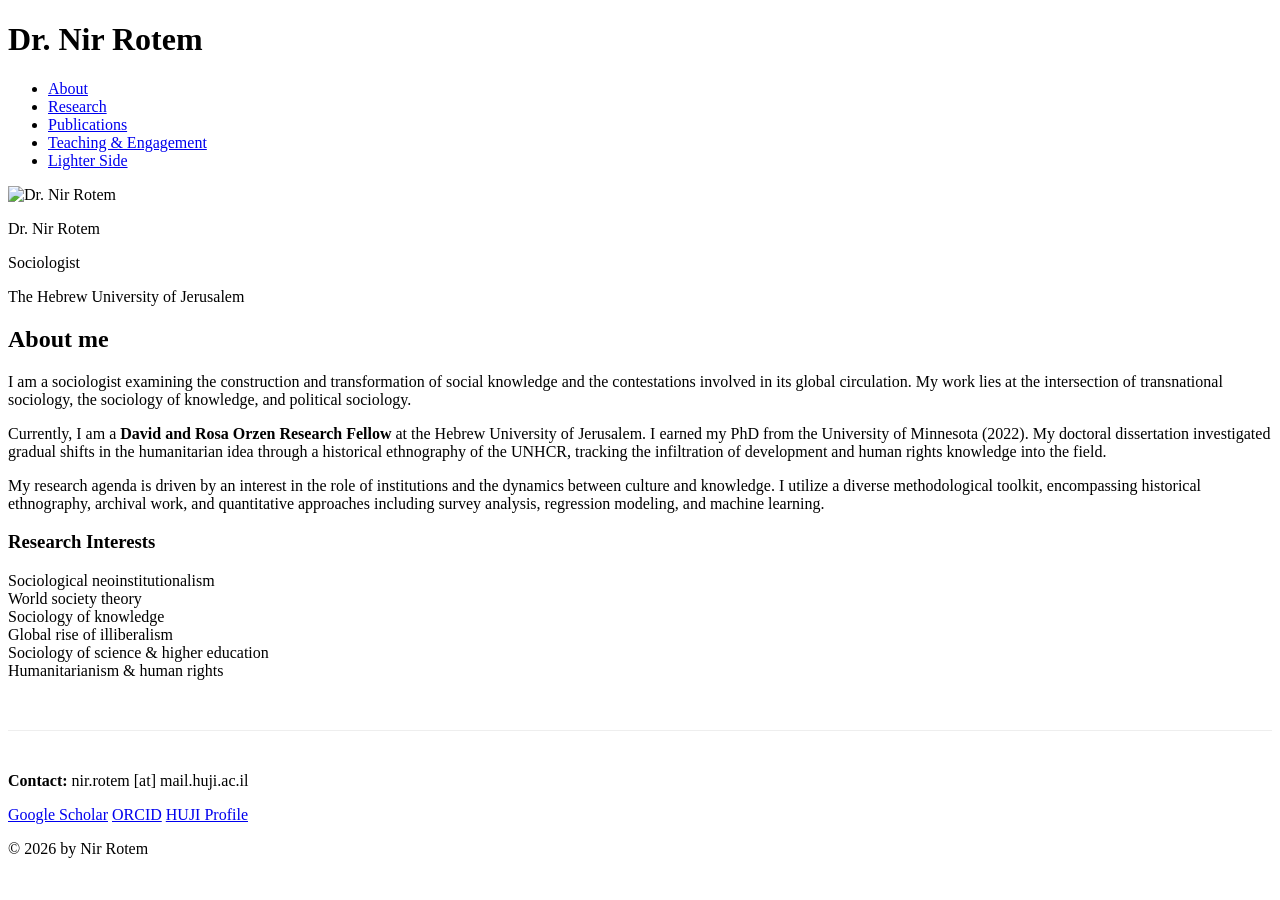
==== index.html @ 6b3bfd01 "Change title from 'About me' to 'Sociologist'" ====
<!DOCTYPE html>
<html lang="en">
<head>
    <meta charset="UTF-8">
    <meta name="viewport" content="width=device-width, initial-scale=1.0">
    <title>Dr. Nir Rotem | Sociologist</title>
    <link rel="stylesheet" href="style.css">
    <link rel="stylesheet" href="https://cdnjs.cloudflare.com/ajax/libs/font-awesome/6.0.0/css/all.min.css">
</head>
<body>
    <header>
        <div class="container">
            <h1>Dr. Nir Rotem</h1>
            <nav><ul><li><a href="index.html" class="active">About</a></li><li><a href="projects.html" >Research</a></li><li><a href="publications.html" >Publications</a></li><li><a href="teaching.html" >Teaching & Engagement</a></li><li><a href="lighter.html" >Lighter Side</a></li></ul></nav>
        </div>
    </header>
    <main class="container">
<div class="about-grid">
    <div class="profile-side">
        <img src="images/profile.jpg" alt="Dr. Nir Rotem" class="profile-img">
        <div class="profile-info">
            <p class="name">Dr. Nir Rotem</p>
            <p class="role">Sociologist</p>
            <p class="role">The Hebrew University of Jerusalem</p>
        </div>
    </div>
    <div class="bio-content">
        <h2>About me</h2>
        <p>I am a sociologist examining the construction and transformation of social knowledge and the contestations involved in its global circulation. My work lies at the intersection of transnational sociology, the sociology of knowledge, and political sociology.</p>
        <p>Currently, I am a <strong>David and Rosa Orzen Research Fellow</strong> at the Hebrew University of Jerusalem. I earned my PhD from the University of Minnesota (2022). My doctoral dissertation investigated gradual shifts in the humanitarian idea through a historical ethnography of the UNHCR, tracking the infiltration of development and human rights knowledge into the field.</p>
        <p>My research agenda is driven by an interest in the role of institutions and the dynamics between culture and knowledge. I utilize a diverse methodological toolkit, encompassing historical ethnography, archival work, and quantitative approaches including survey analysis, regression modeling, and machine learning.</p>
        
        <h3>Research Interests</h3>
        <div class="interests-grid">
            <div class="interest-box">Sociological neoinstitutionalism</div>
            <div class="interest-box">World society theory</div>
            <div class="interest-box">Sociology of knowledge</div>
            <div class="interest-box">Global rise of illiberalism</div>
            <div class="interest-box">Sociology of science & higher education</div>
            <div class="interest-box">Humanitarianism & human rights</div>
        </div>

        <div style="margin-top: 50px; padding-top: 25px; border-top: 1px solid #eee;">
            <p><strong>Contact:</strong> nir.rotem [at] mail.huji.ac.il</p>
            <div class="social-btns">
                <a href="https://scholar.google.com/citations?user=bq1UO1sAAAAJ&hl=en" class="btn" target="_blank">Google Scholar</a>
                <a href="https://orcid.org/0000-0001-6889-2832" class="btn" target="_blank">ORCID</a>
                <a href="https://cris.huji.ac.il/en/persons/nir-rotem/" class="btn" target="_blank">HUJI Profile</a>
            </div>
        </div>
    </div>
</div>
    </main>
    <footer>
        <div class="container">
            <p>© <span id="year"></span> by Nir Rotem</p>
        </div>
    </footer>
    <script>document.getElementById("year").innerHTML = new Date().getFullYear();</script>
</body>
</html>
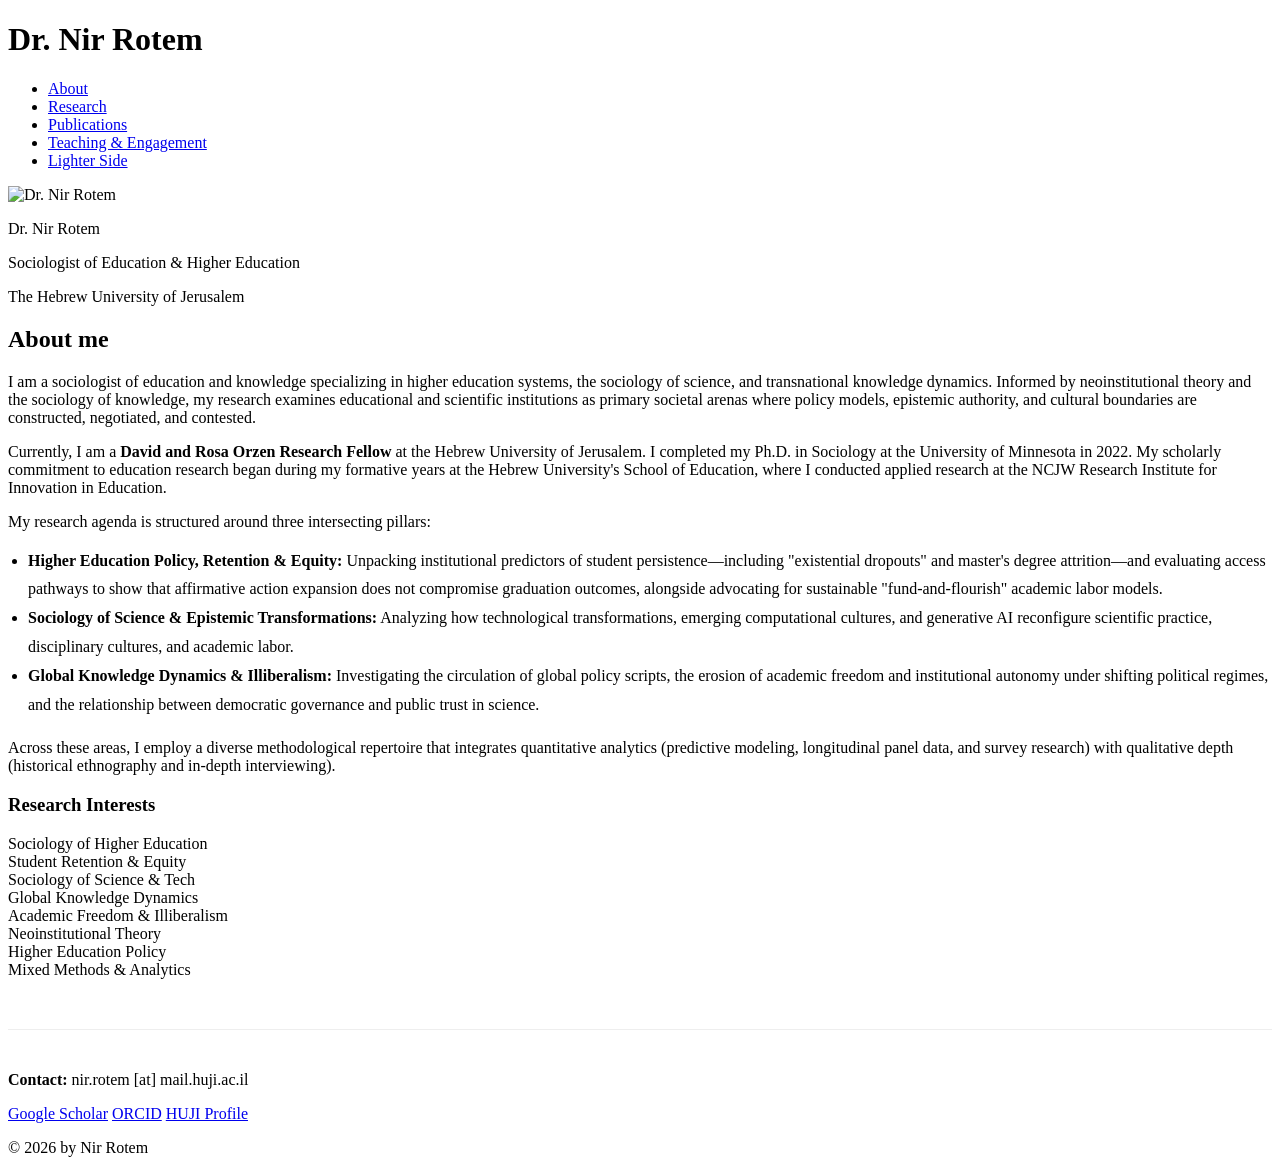
==== commit b8070ddd: "Add files via upload" ====
--- a/index.html
+++ b/index.html
@@ -3,7 +3,18 @@
 <head>
     <meta charset="UTF-8">
     <meta name="viewport" content="width=device-width, initial-scale=1.0">
-    <title>Dr. Nir Rotem | Sociologist</title>
+    <title>Dr. Nir Rotem | Sociology of Education & Higher Education</title>
+    
+    <!-- Structured Data for Google Search (Site Name) -->
+    <script type="application/ld+json">
+    {
+      "@context": "https://schema.org",
+      "@type": "WebSite",
+      "name": "Nir Rotem, Ph.D.",
+      "url": "https://www.nirotem.com/"
+    }
+    </script>
+
     <link rel="stylesheet" href="style.css">
     <link rel="stylesheet" href="https://cdnjs.cloudflare.com/ajax/libs/font-awesome/6.0.0/css/all.min.css">
 </head>
@@ -11,45 +22,69 @@
     <header>
         <div class="container">
             <h1>Dr. Nir Rotem</h1>
-            <nav><ul><li><a href="index.html" class="active">About</a></li><li><a href="projects.html" >Research</a></li><li><a href="publications.html" >Publications</a></li><li><a href="teaching.html" >Teaching & Engagement</a></li><li><a href="lighter.html" >Lighter Side</a></li></ul></nav>
+            <nav>
+                <ul>
+                    <li><a href="index.html" class="active">About</a></li>
+                    <li><a href="projects.html">Research</a></li>
+                    <li><a href="publications.html">Publications</a></li>
+                    <li><a href="teaching.html">Teaching & Engagement</a></li>
+                    <li><a href="lighter.html">Lighter Side</a></li>
+                </ul>
+            </nav>
         </div>
     </header>
     <main class="container">
-<div class="about-grid">
-    <div class="profile-side">
-        <img src="images/profile.jpg" alt="Dr. Nir Rotem" class="profile-img">
-        <div class="profile-info">
-            <p class="name">Dr. Nir Rotem</p>
-            <p class="role">Sociologist</p>
-            <p class="role">The Hebrew University of Jerusalem</p>
-        </div>
-    </div>
-    <div class="bio-content">
-        <h2>About me</h2>
-        <p>I am a sociologist examining the construction and transformation of social knowledge and the contestations involved in its global circulation. My work lies at the intersection of transnational sociology, the sociology of knowledge, and political sociology.</p>
-        <p>Currently, I am a <strong>David and Rosa Orzen Research Fellow</strong> at the Hebrew University of Jerusalem. I earned my PhD from the University of Minnesota (2022). My doctoral dissertation investigated gradual shifts in the humanitarian idea through a historical ethnography of the UNHCR, tracking the infiltration of development and human rights knowledge into the field.</p>
-        <p>My research agenda is driven by an interest in the role of institutions and the dynamics between culture and knowledge. I utilize a diverse methodological toolkit, encompassing historical ethnography, archival work, and quantitative approaches including survey analysis, regression modeling, and machine learning.</p>
-        
-        <h3>Research Interests</h3>
-        <div class="interests-grid">
-            <div class="interest-box">Sociological neoinstitutionalism</div>
-            <div class="interest-box">World society theory</div>
-            <div class="interest-box">Sociology of knowledge</div>
-            <div class="interest-box">Global rise of illiberalism</div>
-            <div class="interest-box">Sociology of science & higher education</div>
-            <div class="interest-box">Humanitarianism & human rights</div>
-        </div>
+        <div class="about-grid">
+            <div class="profile-side">
+                <img src="images/profile.jpg" alt="Dr. Nir Rotem" class="profile-img">
+                <div class="profile-info">
+                    <p class="name">Dr. Nir Rotem</p>
+                    <p class="role">Sociologist of Education & Higher Education</p>
+                    <p class="role">The Hebrew University of Jerusalem</p>
+                </div>
+            </div>
+            <div class="bio-content">
+                <h2>About me</h2>
+                <p>
+                    I am a sociologist of education and knowledge specializing in higher education systems, the sociology of science, and transnational knowledge dynamics. Informed by neoinstitutional theory and the sociology of knowledge, my research examines educational and scientific institutions as primary societal arenas where policy models, epistemic authority, and cultural boundaries are constructed, negotiated, and contested.
+                </p>
+                <p>
+                    Currently, I am a <strong>David and Rosa Orzen Research Fellow</strong> at the Hebrew University of Jerusalem. I completed my Ph.D. in Sociology at the University of Minnesota in 2022. My scholarly commitment to education research began during my formative years at the Hebrew University's School of Education, where I conducted applied research at the NCJW Research Institute for Innovation in Education.
+                </p>
+                <p>
+                    My research agenda is structured around three intersecting pillars:
+                </p>
+                <ul style="padding-left: 20px; margin-bottom: 20px; line-height: 1.8;">
+                    <li><strong>Higher Education Policy, Retention & Equity:</strong> Unpacking institutional predictors of student persistence—including "existential dropouts" and master's degree attrition—and evaluating access pathways to show that affirmative action expansion does not compromise graduation outcomes, alongside advocating for sustainable "fund-and-flourish" academic labor models.</li>
+                    <li><strong>Sociology of Science & Epistemic Transformations:</strong> Analyzing how technological transformations, emerging computational cultures, and generative AI reconfigure scientific practice, disciplinary cultures, and academic labor.</li>
+                    <li><strong>Global Knowledge Dynamics & Illiberalism:</strong> Investigating the circulation of global policy scripts, the erosion of academic freedom and institutional autonomy under shifting political regimes, and the relationship between democratic governance and public trust in science.</li>
+                </ul>
+                <p>
+                    Across these areas, I employ a diverse methodological repertoire that integrates quantitative analytics (predictive modeling, longitudinal panel data, and survey research) with qualitative depth (historical ethnography and in-depth interviewing).
+                </p>
+                
+                <h3>Research Interests</h3>
+                <div class="interests-grid">
+                    <div class="interest-box">Sociology of Higher Education</div>
+                    <div class="interest-box">Student Retention & Equity</div>
+                    <div class="interest-box">Sociology of Science & Tech</div>
+                    <div class="interest-box">Global Knowledge Dynamics</div>
+                    <div class="interest-box">Academic Freedom & Illiberalism</div>
+                    <div class="interest-box">Neoinstitutional Theory</div>
+                    <div class="interest-box">Higher Education Policy</div>
+                    <div class="interest-box">Mixed Methods & Analytics</div>
+                </div>
 
-        <div style="margin-top: 50px; padding-top: 25px; border-top: 1px solid #eee;">
-            <p><strong>Contact:</strong> nir.rotem [at] mail.huji.ac.il</p>
-            <div class="social-btns">
-                <a href="https://scholar.google.com/citations?user=bq1UO1sAAAAJ&hl=en" class="btn" target="_blank">Google Scholar</a>
-                <a href="https://orcid.org/0000-0001-6889-2832" class="btn" target="_blank">ORCID</a>
-                <a href="https://cris.huji.ac.il/en/persons/nir-rotem/" class="btn" target="_blank">HUJI Profile</a>
+                <div style="margin-top: 50px; padding-top: 25px; border-top: 1px solid #eee;">
+                    <p><strong>Contact:</strong> nir.rotem [at] mail.huji.ac.il</p>
+                    <div class="social-btns">
+                        <a href="https://scholar.google.com/citations?user=bq1UO1sAAAAJ&hl=en" class="btn" target="_blank">Google Scholar</a>
+                        <a href="https://orcid.org/0000-0001-6889-2832" class="btn" target="_blank">ORCID</a>
+                        <a href="https://cris.huji.ac.il/en/persons/nir-rotem/" class="btn" target="_blank">HUJI Profile</a>
+                    </div>
+                </div>
             </div>
         </div>
-    </div>
-</div>
     </main>
     <footer>
         <div class="container">
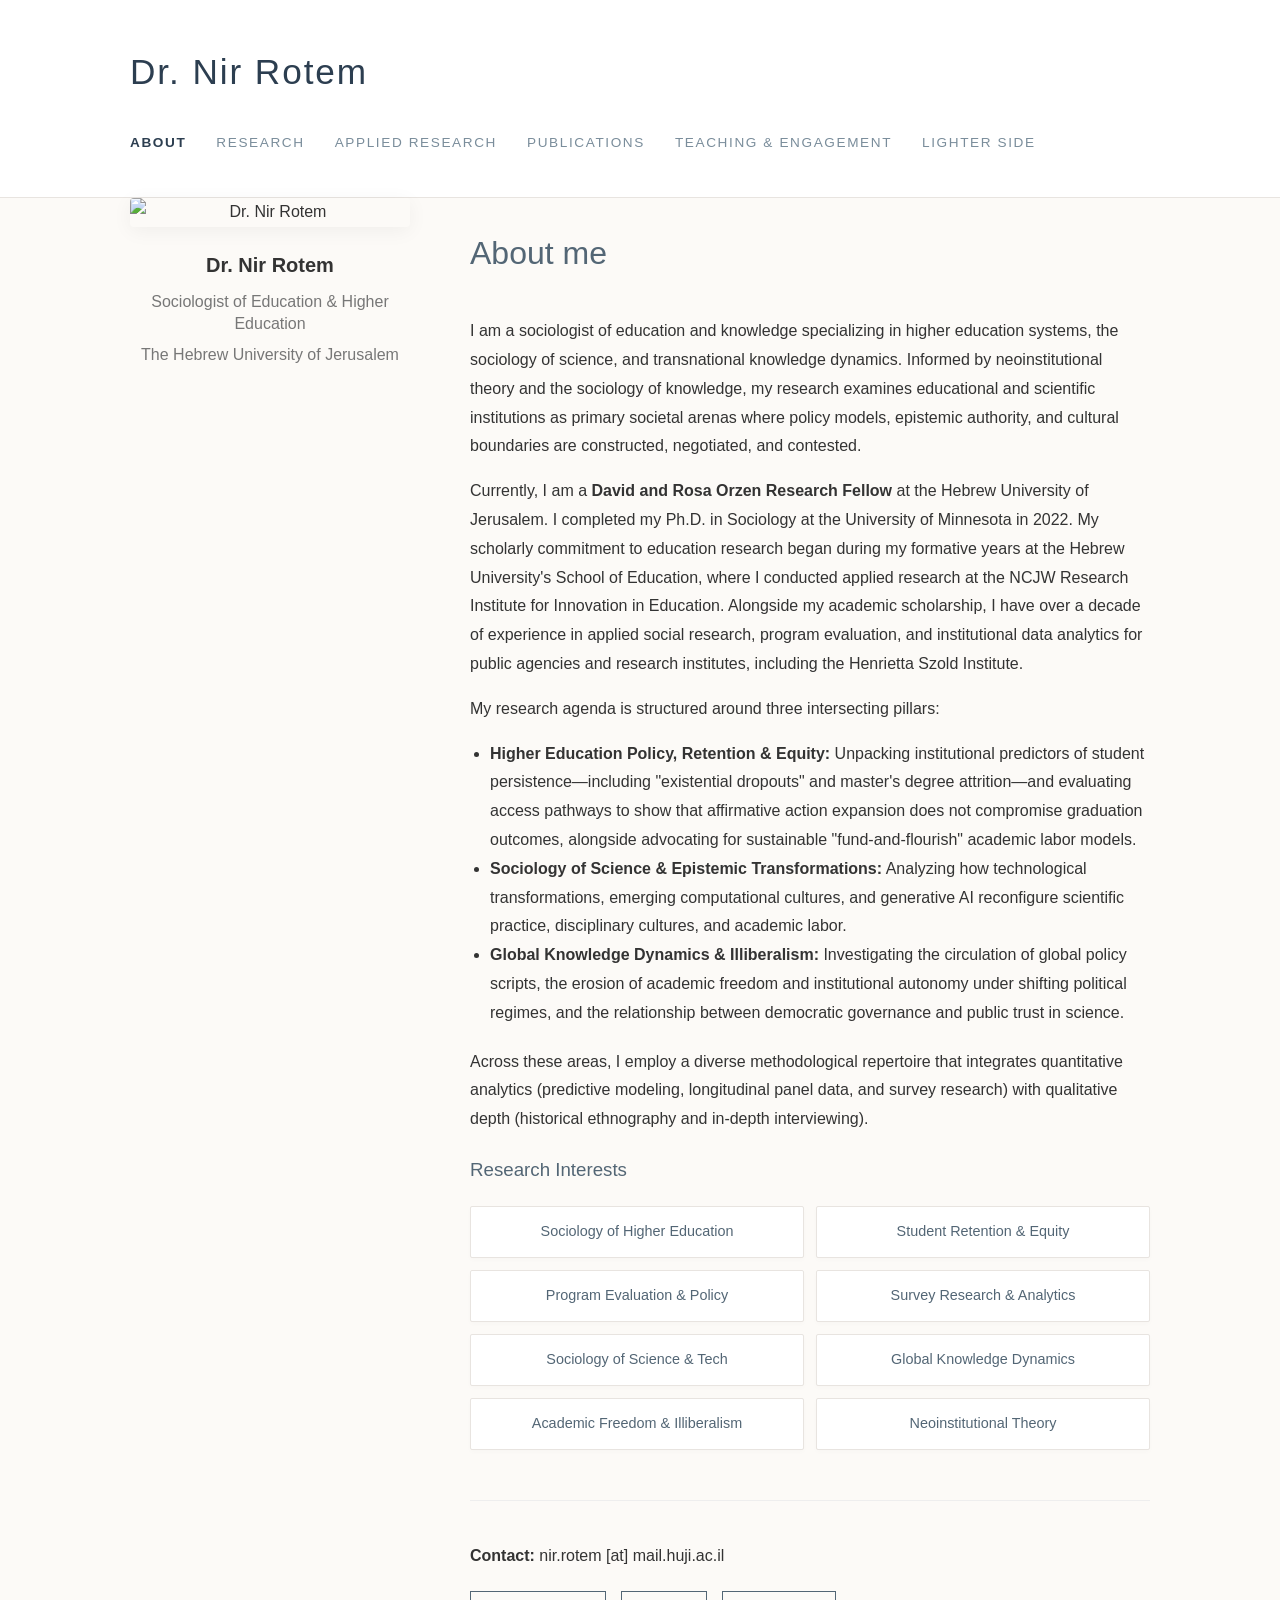
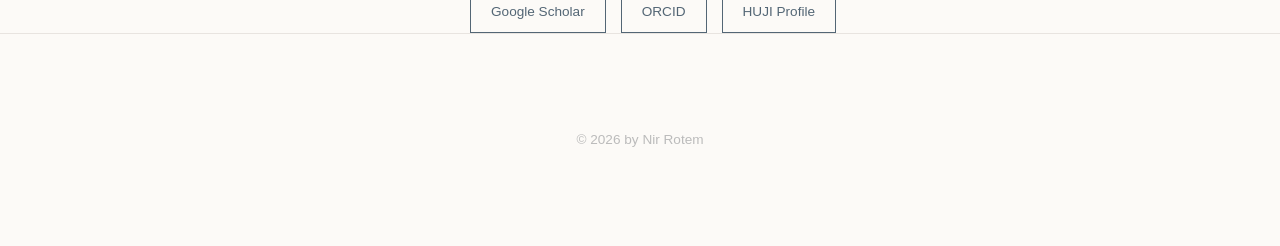
==== commit 78fe7c00: "Add files via upload" ====
--- a/index.html
+++ b/index.html
@@ -26,6 +26,7 @@
                 <ul>
                     <li><a href="index.html" class="active">About</a></li>
                     <li><a href="projects.html">Research</a></li>
+                    <li><a href="applied.html">Applied Research</a></li>
                     <li><a href="publications.html">Publications</a></li>
                     <li><a href="teaching.html">Teaching & Engagement</a></li>
                     <li><a href="lighter.html">Lighter Side</a></li>
@@ -49,7 +50,7 @@
                     I am a sociologist of education and knowledge specializing in higher education systems, the sociology of science, and transnational knowledge dynamics. Informed by neoinstitutional theory and the sociology of knowledge, my research examines educational and scientific institutions as primary societal arenas where policy models, epistemic authority, and cultural boundaries are constructed, negotiated, and contested.
                 </p>
                 <p>
-                    Currently, I am a <strong>David and Rosa Orzen Research Fellow</strong> at the Hebrew University of Jerusalem. I completed my Ph.D. in Sociology at the University of Minnesota in 2022. My scholarly commitment to education research began during my formative years at the Hebrew University's School of Education, where I conducted applied research at the NCJW Research Institute for Innovation in Education.
+                    Currently, I am a <strong>David and Rosa Orzen Research Fellow</strong> at the Hebrew University of Jerusalem. I completed my Ph.D. in Sociology at the University of Minnesota in 2022. My scholarly commitment to education research began during my formative years at the Hebrew University's School of Education, where I conducted applied research at the NCJW Research Institute for Innovation in Education. Alongside my academic scholarship, I have over a decade of experience in applied social research, program evaluation, and institutional data analytics for public agencies and research institutes, including the Henrietta Szold Institute.
                 </p>
                 <p>
                     My research agenda is structured around three intersecting pillars:
@@ -67,12 +68,12 @@
                 <div class="interests-grid">
                     <div class="interest-box">Sociology of Higher Education</div>
                     <div class="interest-box">Student Retention & Equity</div>
+                    <div class="interest-box">Program Evaluation & Policy</div>
+                    <div class="interest-box">Survey Research & Analytics</div>
                     <div class="interest-box">Sociology of Science & Tech</div>
                     <div class="interest-box">Global Knowledge Dynamics</div>
                     <div class="interest-box">Academic Freedom & Illiberalism</div>
                     <div class="interest-box">Neoinstitutional Theory</div>
-                    <div class="interest-box">Higher Education Policy</div>
-                    <div class="interest-box">Mixed Methods & Analytics</div>
                 </div>
 
                 <div style="margin-top: 50px; padding-top: 25px; border-top: 1px solid #eee;">
@@ -93,4 +94,4 @@
     </footer>
     <script>document.getElementById("year").innerHTML = new Date().getFullYear();</script>
 </body>
-</html>
+</html>
--- a/style.css
+++ b/style.css
@@ -0,0 +1,189 @@
+
+/* --- Scandinavian Modern Academic Theme --- */
+:root {
+    --bg-color: #fcfaf7;
+    --text-color: #333333;
+    --accent-color: #536675;
+    --header-bg: #ffffff;
+    --border-color: #e8e4e0;
+    --link-color: #7a8d9b;
+    --nav-active: #2c3e50;
+    --card-bg: #ffffff;
+}
+
+* { box-sizing: border-box; }
+
+html { -webkit-text-size-adjust: 100%; }
+
+body {
+    font-family: 'Inter', -apple-system, BlinkMacSystemFont, 'Segoe UI', Roboto, Helvetica, Arial, sans-serif;
+    background-color: var(--bg-color);
+    color: var(--text-color);
+    line-height: 1.8;
+    margin: 0;
+    padding: 0;
+    -webkit-font-smoothing: antialiased;
+}
+
+img { max-width: 100%; height: auto; display: block; }
+
+.container {
+    max-width: 1100px;
+    margin: 0 auto;
+    padding: 0 40px;
+}
+
+header {
+    background-color: var(--header-bg);
+    border-bottom: 1px solid var(--border-color);
+    padding: 40px 0;
+}
+
+header h1 {
+    font-weight: 300;
+    font-size: 2.2rem;
+    margin: 0;
+    letter-spacing: 0.12rem;
+    color: var(--nav-active);
+}
+
+nav ul {
+    list-style: none;
+    padding: 0;
+    margin: 25px 0 0 0;
+    display: flex;
+    gap: 30px;
+    flex-wrap: wrap;
+}
+
+nav a {
+    text-decoration: none;
+    color: var(--link-color);
+    font-size: 0.85rem;
+    text-transform: uppercase;
+    letter-spacing: 0.1rem;
+    transition: color 0.2s ease;
+}
+
+nav a:hover, nav a.active {
+    color: var(--nav-active);
+    font-weight: 600;
+}
+
+main { padding: 60px 0; }
+
+h2, h3 { color: var(--accent-color); font-weight: 400; }
+h2 { font-size: 2rem; margin-bottom: 35px; }
+
+/* About Page Layout */
+.about-grid { display: flex; gap: 60px; align-items: flex-start; }
+.profile-side { flex: 0 0 280px; text-align: center; }
+.profile-img { width: 100%; border-radius: 4px; box-shadow: 0 4px 20px rgba(0,0,0,0.05); }
+.profile-info { margin-top: 20px; }
+.profile-info .name { font-weight: 600; font-size: 1.25rem; margin: 0; }
+.profile-info .role { font-size: 1rem; color: #777; margin: 8px 0; line-height: 1.4; }
+
+.bio-content { flex: 1; }
+
+.interests-grid {
+    display: grid;
+    grid-template-columns: repeat(auto-fill, minmax(220px, 1fr));
+    gap: 12px;
+    margin-top: 20px;
+}
+
+.interest-box {
+    background: #fff;
+    border: 1px solid var(--border-color);
+    padding: 12px 18px;
+    font-size: 0.9rem;
+    text-align: center;
+    color: var(--accent-color);
+    border-radius: 2px;
+    box-shadow: 0 2px 5px rgba(0,0,0,0.02);
+}
+
+.contact-box { margin-top: 50px; padding: 25px 0; border-top: 1px solid var(--border-color); }
+.social-btns { display: flex; gap: 15px; margin-top: 20px; flex-wrap: wrap; }
+
+.btn {
+    text-decoration: none;
+    font-size: 0.85rem;
+    color: var(--accent-color);
+    border: 1px solid var(--accent-color);
+    padding: 8px 20px;
+    transition: all 0.3s ease;
+    display: inline-flex;
+    align-items: center;
+    gap: 8px;
+}
+.btn:hover { background-color: var(--accent-color); color: white; }
+
+.btn-spotify { border-color: #1DB954; color: #1DB954; }
+.btn-spotify:hover { background-color: #1DB954; color: white; border-color: #1DB954; }
+
+.project-intro { font-style: italic; color: #555; margin-bottom: 50px; border-left: 4px solid var(--accent-color); padding-left: 25px; font-size: 1.1rem; }
+.project-card {
+    background: var(--card-bg);
+    padding: 35px;
+    border: 1px solid var(--border-color);
+    margin-bottom: 40px;
+    display: flex;
+    flex-direction: row;
+    align-items: flex-start;
+    gap: 40px;
+}
+
+.project-text { flex: 1.8; }
+.project-text h4 { margin-top: 0; color: var(--nav-active); font-size: 1.4rem; margin-bottom: 15px; }
+
+.project-image-box {
+    flex: 1;
+    min-width: 280px;
+    max-width: 380px;
+    height: 240px;
+    background-color: #ffffff;
+    border: 1px solid #f2f2f2;
+    padding: 5px;
+    display: flex;
+    align-items: center;
+    justify-content: center;
+    overflow: hidden;
+}
+.project-image-box img { max-width: 100%; max-height: 100%; object-fit: contain; }
+
+.landscape-hero {
+    width: 100%;
+    height: 250px;
+    background-color: #eee;
+    margin-bottom: 50px;
+    overflow: hidden;
+    border-radius: 4px;
+}
+.landscape-hero img { width: 100%; height: 100%; object-fit: cover; }
+
+.lighter-grid { display: grid; grid-template-columns: 1fr 1fr; gap: 40px; }
+.interest-card { background: white; padding: 30px; border: 1px solid var(--border-color); }
+.interest-card h4 { margin-top: 0; color: var(--nav-active); }
+
+#bibbase-container { font-size: 0.95rem; }
+.bibbase_paper { margin-bottom: 25px !important; }
+.bibbase_paper i.fa-external-link-alt, 
+.bibbase_paper a[title="Open"] { 
+    display: none !important; 
+}
+
+footer { padding: 80px 0; text-align: center; font-size: 0.85rem; color: #bbb; border-top: 1px solid var(--border-color); }
+
+@media (max-width: 900px) {
+    .container { padding: 0 25px; }
+    .about-grid, .project-card, .lighter-grid { flex-direction: column; display: block; }
+    .profile-side { margin-bottom: 40px; width: 100%; }
+    .project-card { gap: 25px; }
+    .project-image-box { width: 100%; max-width: 100%; height: auto; min-height: 200px; margin-top: 20px; }
+    .interest-card { margin-bottom: 20px; }
+    .landscape-hero { height: 180px; }
+    header h1 { font-size: 1.8rem; }
+    nav ul { gap: 15px; }
+    .interests-grid { grid-template-columns: 1fr 1fr; }
+}
